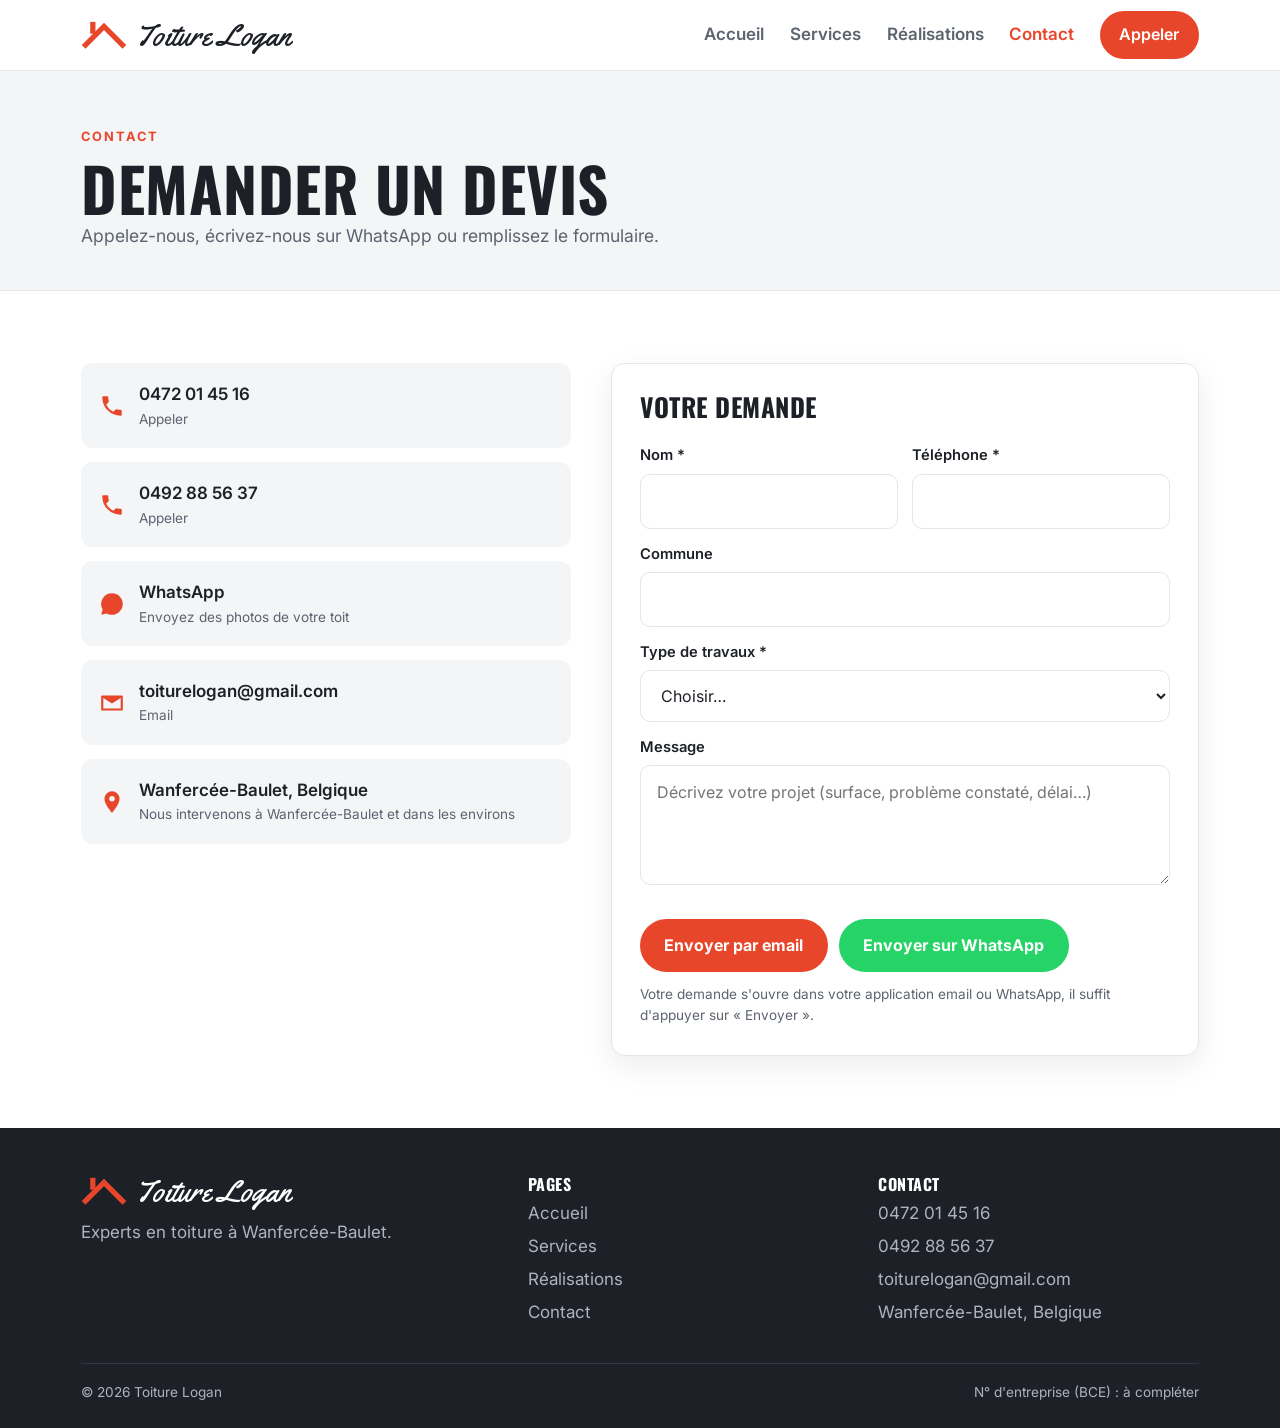
==== contact.html @ b342e013 "Add files via upload" ====
<!DOCTYPE html>
<html lang="fr-BE">
<head>
<meta charset="UTF-8">
<meta name="viewport" content="width=device-width, initial-scale=1">
<title>Contact & devis | Toiture Logan – Couvreur à Wanfercée-Baulet</title>
<meta name="description" content="Contactez Toiture Logan à Wanfercée-Baulet : 0472 01 45 16, 0492 88 56 37, WhatsApp ou toiturelogan@gmail.com.">
<meta property="og:title" content="Toiture Logan – Couvreur à Wanfercée-Baulet">
<meta property="og:description" content="Experts en toiture : ardoise, tuiles, toitures plates, charpente. Contactez-nous.">
<meta property="og:image" content="photo17.jpg">
<link rel="icon" href="data:image/svg+xml,%3Csvg xmlns='http://www.w3.org/2000/svg' viewBox='0 0 70 44'%3E%3Crect x='14' y='2' width='8' height='18' fill='%23e8462a'/%3E%3Cpath d='M4 40 L35 9 L66 40' fill='none' stroke='%23e8462a' stroke-width='8'/%3E%3C/svg%3E">
<link rel="preconnect" href="https://fonts.googleapis.com">
<link rel="preconnect" href="https://fonts.gstatic.com" crossorigin>
<link href="https://fonts.googleapis.com/css2?family=Inter:wght@400;600;700&family=Oswald:wght@500;700&family=Yellowtail&display=swap" rel="stylesheet">
<link rel="stylesheet" href="style.css">
<script type="application/ld+json">
{
  "@context":"https://schema.org",
  "@type":"RoofingContractor",
  "name":"Toiture Logan",
  "email":"toiturelogan@gmail.com",
  "telephone":["+32472014516","+32492885637"],
  "address":{"@type":"PostalAddress","addressLocality":"Wanfercée-Baulet","addressCountry":"BE"},
  "areaServed":"Wanfercée-Baulet et environs"
}
</script>
</head>
<body>

<header class="header">
  <div class="wrap">
    <a href="index.html" class="logo" aria-label="Toiture Logan – accueil">
      <svg viewBox="0 0 70 44" aria-hidden="true"><rect x="14" y="2" width="8" height="18" fill="#e8462a"/><path d="M4 40 L35 9 L66 40" fill="none" stroke="#e8462a" stroke-width="8"/></svg>
      <span>Toiture Logan</span>
    </a>
    <nav class="nav">
      <a href="index.html">Accueil</a>
      <a href="services.html">Services</a>
      <a href="realisations.html">Réalisations</a>
      <a href="contact.html" class="active">Contact</a>
      <a href="tel:+32472014516" class="btn btn-orange">Appeler</a>
    </nav>
    <button class="burger" aria-label="Ouvrir le menu" aria-expanded="false"><span></span><span></span><span></span></button>
  </div>
</header>

<main>
  <section class="page-head">
    <div class="wrap reveal">
      <span class="kicker">Contact</span>
      <h1>Demander un devis</h1>
      <p class="lead">Appelez-nous, écrivez-nous sur WhatsApp ou remplissez le formulaire.</p>
    </div>
  </section>
  <section class="section">
    <div class="wrap contact-grid">
      <div class="info reveal">
        <a href="tel:+32472014516"><svg viewBox="0 0 24 24"><path d="M6.6 10.8a15.1 15.1 0 0 0 6.6 6.6l2.2-2.2a1 1 0 0 1 1-.25 11.4 11.4 0 0 0 3.6.57 1 1 0 0 1 1 1V20a1 1 0 0 1-1 1A17 17 0 0 1 3 4a1 1 0 0 1 1-1h3.5a1 1 0 0 1 1 1c0 1.25.2 2.45.57 3.57a1 1 0 0 1-.25 1z"/></svg><span>0472 01 45 16<small>Appeler</small></span></a>
        <a href="tel:+32492885637"><svg viewBox="0 0 24 24"><path d="M6.6 10.8a15.1 15.1 0 0 0 6.6 6.6l2.2-2.2a1 1 0 0 1 1-.25 11.4 11.4 0 0 0 3.6.57 1 1 0 0 1 1 1V20a1 1 0 0 1-1 1A17 17 0 0 1 3 4a1 1 0 0 1 1-1h3.5a1 1 0 0 1 1 1c0 1.25.2 2.45.57 3.57a1 1 0 0 1-.25 1z"/></svg><span>0492 88 56 37<small>Appeler</small></span></a>
        <a href="https://wa.me/32472014516" target="_blank" rel="noopener"><svg viewBox="0 0 24 24"><path d="M12 2a10 10 0 0 0-8.6 15.1L2 22l5-1.3A10 10 0 1 0 12 2z"/></svg><span>WhatsApp<small>Envoyez des photos de votre toit</small></span></a>
        <a href="mailto:toiturelogan@gmail.com"><svg viewBox="0 0 24 24"><path d="M3 5h18a1 1 0 0 1 1 1v12a1 1 0 0 1-1 1H3a1 1 0 0 1-1-1V6a1 1 0 0 1 1-1zm1 2.3V17h16V7.3l-8 5.2-8-5.2z"/></svg><span>toiturelogan@gmail.com<small>Email</small></span></a>
        <div><svg viewBox="0 0 24 24"><path d="M12 2a7 7 0 0 0-7 7c0 5.2 7 13 7 13s7-7.8 7-13a7 7 0 0 0-7-7zm0 9.5A2.5 2.5 0 1 1 12 6.5a2.5 2.5 0 0 1 0 5z"/></svg><span>Wanfercée-Baulet, Belgique<small>Nous intervenons à Wanfercée-Baulet et dans les environs</small></span></div>
      </div>
      <form id="devis" class="reveal" novalidate>
        <h2 style="font-size:1.6rem">Votre demande</h2>
        <div class="row">
          <div><label for="nom">Nom *</label><input id="nom" autocomplete="name" required></div>
          <div><label for="tel">Téléphone *</label><input id="tel" type="tel" autocomplete="tel" required></div>
        </div>
        <label for="commune">Commune</label>
        <input id="commune" autocomplete="address-level2">
        <label for="travaux">Type de travaux *</label>
        <select id="travaux" required>
          <option value="">Choisir…</option>
          <option>Ardoise</option>
          <option>Tuiles</option>
          <option>Toiture plate</option>
          <option>Charpente / voligeage</option>
          <option>Fenêtre de toit</option>
          <option>Réparation / autre</option>
        </select>
        <label for="message">Message</label>
        <textarea id="message" placeholder="Décrivez votre projet (surface, problème constaté, délai…)"></textarea>
        <p class="form-error">Merci de remplir le nom, le téléphone et le type de travaux.</p>
        <div class="btns">
          <button type="button" class="btn btn-orange" data-send="email">Envoyer par email</button>
          <button type="button" class="btn btn-wa" data-send="whatsapp">Envoyer sur WhatsApp</button>
        </div>
        <p class="form-note">Votre demande s'ouvre dans votre application email ou WhatsApp, il suffit d'appuyer sur « Envoyer ».</p>
      </form>
    </div>
  </section></main>

<footer class="footer">
  <div class="wrap">
    <div class="cols">
      <div>
        <div class="logo"><svg viewBox="0 0 70 44" aria-hidden="true"><rect x="14" y="2" width="8" height="18" fill="#e8462a"/><path d="M4 40 L35 9 L66 40" fill="none" stroke="#e8462a" stroke-width="8"/></svg><span>Toiture Logan</span></div>
        <p style="margin-top:12px">Experts en toiture à Wanfercée-Baulet.</p>
      </div>
      <div>
        <h3>Pages</h3>
        <ul><li><a href="index.html">Accueil</a></li><li><a href="services.html">Services</a></li><li><a href="realisations.html">Réalisations</a></li><li><a href="contact.html">Contact</a></li></ul>
      </div>
      <div>
        <h3>Contact</h3>
        <ul><li><a href="tel:+32472014516">0472 01 45 16</a></li><li><a href="tel:+32492885637">0492 88 56 37</a></li><li><a href="mailto:toiturelogan@gmail.com">toiturelogan@gmail.com</a></li><li>Wanfercée-Baulet, Belgique</li></ul>
      </div>
    </div>
    <div class="copy"><span>© <span id="year">2026</span> Toiture Logan</span><span>N° d'entreprise (BCE) : à compléter</span></div>
  </div>
</footer>

<nav class="mobile-bar" aria-label="Actions rapides">
  <a href="tel:+32472014516" class="mb-call"><svg viewBox="0 0 24 24"><path d="M6.6 10.8a15.1 15.1 0 0 0 6.6 6.6l2.2-2.2a1 1 0 0 1 1-.25 11.4 11.4 0 0 0 3.6.57 1 1 0 0 1 1 1V20a1 1 0 0 1-1 1A17 17 0 0 1 3 4a1 1 0 0 1 1-1h3.5a1 1 0 0 1 1 1c0 1.25.2 2.45.57 3.57a1 1 0 0 1-.25 1z"/></svg>Appeler</a>
  <a href="https://wa.me/32472014516" target="_blank" rel="noopener" class="mb-wa"><svg viewBox="0 0 24 24"><path d="M12 2a10 10 0 0 0-8.6 15.1L2 22l5-1.3A10 10 0 1 0 12 2z"/></svg>WhatsApp</a>
  <a href="contact.html"><svg viewBox="0 0 24 24"><path d="M5 3h10l4 4v14H5V3zm3 7h8v2H8v-2zm0 4h8v2H8v-2z"/></svg>Devis</a>
</nav>

<script src="script.js"></script>
</body>
</html>
---- style.css ----
/* ===== Toiture Logan — feuille de style ===== */
:root{
  --orange:#e8462a;
  --orange-dark:#c7361d;
  --ink:#1d2127;
  --slate:#2b3038;
  --muted:#5c6470;
  --line:#e3e6ea;
  --soft:#f4f5f7;
  --white:#ffffff;
  --radius:14px;
  --shadow:0 10px 30px rgba(20,24,30,.08);
  --wrap:1150px;
}
*{box-sizing:border-box;margin:0;padding:0}
html{scroll-behavior:smooth}
body{
  font-family:"Inter",system-ui,-apple-system,Segoe UI,Roboto,sans-serif;
  color:var(--ink);background:var(--white);line-height:1.6;font-size:17px;
  padding-bottom:72px; /* place pour la barre mobile */
}
img{max-width:100%;display:block}
a{color:inherit;text-decoration:none}
h1,h2,h3{font-family:"Oswald",Impact,sans-serif;text-transform:uppercase;line-height:1.1;letter-spacing:.5px}
h1{font-size:clamp(2.2rem,6vw,3.8rem)}
h2{font-size:clamp(1.7rem,4.5vw,2.6rem);margin-bottom:.6rem}
h3{font-size:1.3rem;margin-bottom:.4rem}
.wrap{max-width:var(--wrap);margin:0 auto;padding:0 16px}
.section{padding:72px 0}
.section.soft{background:var(--soft)}
.kicker{color:var(--orange);font-weight:700;text-transform:uppercase;letter-spacing:2px;font-size:.8rem;margin-bottom:.5rem;display:block}
.lead{color:var(--muted);font-size:1.1rem;max-width:640px}
.center{text-align:center}
.center .lead{margin:0 auto}

/* ---- Boutons ---- */
.btn{display:inline-flex;align-items:center;justify-content:center;gap:.5rem;
  padding:.9rem 1.4rem;border-radius:999px;font-weight:700;border:2px solid transparent;
  cursor:pointer;font-size:1rem;transition:.2s;font-family:inherit}
.btn-orange{background:var(--orange);color:#fff}
.btn-orange:hover{background:var(--orange-dark)}
.btn-dark{background:var(--slate);color:#fff}
.btn-dark:hover{background:#000}
.btn-ghost{border-color:var(--ink);color:var(--ink);background:transparent}
.btn-ghost:hover{background:var(--ink);color:#fff}
.btn-wa{background:#25d366;color:#fff}
.btn-wa:hover{background:#1ebe5a}
.btns{display:flex;flex-wrap:wrap;gap:.7rem;margin-top:1.6rem}
.btn svg{width:20px;height:20px;fill:currentColor}

/* ---- En-tête ---- */
.header{position:sticky;top:0;z-index:50;background:rgba(255,255,255,.96);
  backdrop-filter:blur(8px);border-bottom:1px solid var(--line)}
.header .wrap{display:flex;align-items:center;justify-content:space-between;height:70px}
.logo{display:flex;align-items:center;gap:.5rem}
.logo svg{width:46px;height:30px}
.logo span{font-family:"Yellowtail",cursive;font-size:1.9rem;color:var(--ink);line-height:1}
.nav{display:flex;align-items:center;gap:1.6rem}
.nav a{font-weight:600;color:var(--muted)}
.nav a:hover,.nav a.active{color:var(--orange)}
.nav .btn{color:#fff;padding:.6rem 1.1rem}
.burger{display:none;background:none;border:0;cursor:pointer;padding:8px}
.burger span{display:block;width:26px;height:3px;background:var(--ink);margin:5px 0;border-radius:2px;transition:.3s}

/* ---- Accueil : hero ---- */
.hero{padding:56px 0 72px;background:linear-gradient(180deg,#fff 0%,var(--soft) 100%)}
.hero .wrap{display:grid;grid-template-columns:1.05fr 1fr;gap:48px;align-items:center}
.hero h1 span{color:var(--orange)}
.hero p{margin-top:1rem}
.hero-img{position:relative}
.hero-img img{border-radius:var(--radius);box-shadow:var(--shadow);aspect-ratio:4/5;object-fit:cover;width:100%}
.hero-badge{position:absolute;left:-18px;bottom:28px;background:#fff;border-radius:12px;
  padding:14px 18px;box-shadow:var(--shadow);font-weight:700;display:flex;gap:10px;align-items:center}
.hero-badge b{color:var(--orange);font-family:"Oswald",sans-serif;font-size:1.3rem}
.phones{display:flex;flex-wrap:wrap;gap:1.2rem;margin-top:1.4rem;font-family:"Oswald",sans-serif;font-size:1.35rem}
.phones a{color:var(--orange)}

/* ---- Cartes services ---- */
.grid{display:grid;gap:22px}
.g3{grid-template-columns:repeat(3,1fr)}
.g2{grid-template-columns:repeat(2,1fr)}
.card{background:#fff;border:1px solid var(--line);border-radius:var(--radius);overflow:hidden;transition:.25s}
.card:hover{transform:translateY(-4px);box-shadow:var(--shadow)}
.card img{aspect-ratio:4/3;object-fit:cover;width:100%}
.card .body{padding:20px}
.card p{color:var(--muted);font-size:.97rem}
.mt{margin-top:40px}

/* ---- Atouts ---- */
.perks{display:grid;grid-template-columns:repeat(3,1fr);gap:22px;margin-top:36px}
.perk{background:#fff;border-radius:var(--radius);padding:26px;border-left:5px solid var(--orange)}
.perk p{color:var(--muted)}

/* ---- Bandeau d'appel ---- */
.cta{background:var(--slate);color:#fff;border-radius:22px;padding:48px 36px;
  display:flex;align-items:center;justify-content:space-between;gap:24px;flex-wrap:wrap}
.cta h2{color:#fff}
.cta p{color:#c9ced6}

/* ---- Page services ---- */
.page-head{padding:56px 0 40px;background:var(--soft);border-bottom:1px solid var(--line)}
.service{display:grid;grid-template-columns:1fr 1fr;gap:40px;align-items:center;padding:48px 0;border-bottom:1px solid var(--line)}
.service:last-child{border-bottom:0}
.service.rev .pics{order:2}
.pics{display:grid;grid-template-columns:1fr 1fr;gap:10px}
.pics img{border-radius:10px;aspect-ratio:1/1;object-fit:cover;width:100%;cursor:zoom-in}
.pics img:first-child{grid-column:1/-1;aspect-ratio:16/10}
.service ul{margin:1rem 0 0 1.1rem;color:var(--muted)}
.service li{margin:.25rem 0}

/* ---- Galerie ---- */
.filters{display:flex;flex-wrap:wrap;gap:.5rem;margin:28px 0}
.filters button{border:1px solid var(--line);background:#fff;border-radius:999px;padding:.55rem 1.1rem;
  font-weight:600;cursor:pointer;font-family:inherit;font-size:.95rem;color:var(--muted)}
.filters button.on{background:var(--orange);border-color:var(--orange);color:#fff}
.gallery{display:grid;grid-template-columns:repeat(3,1fr);gap:12px}
.gallery figure{position:relative;border-radius:12px;overflow:hidden;cursor:zoom-in;background:var(--soft)}
.gallery img{aspect-ratio:1/1;object-fit:cover;width:100%;transition:.4s}
.gallery figure:hover img{transform:scale(1.05)}
.gallery figcaption{position:absolute;left:0;right:0;bottom:0;padding:26px 12px 10px;
  background:linear-gradient(transparent,rgba(0,0,0,.65));color:#fff;font-size:.85rem;font-weight:600}
.gallery figure.hide{display:none}

/* ---- Visionneuse ---- */
.lightbox{position:fixed;inset:0;background:rgba(10,12,15,.93);display:none;align-items:center;justify-content:center;z-index:100;padding:16px}
.lightbox.open{display:flex}
.lightbox img{max-height:86vh;border-radius:8px}
.lightbox button{position:absolute;background:rgba(255,255,255,.12);border:0;color:#fff;font-size:1.8rem;
  width:48px;height:48px;border-radius:50%;cursor:pointer}
.lb-close{top:16px;right:16px}
.lb-prev{left:12px;top:50%;transform:translateY(-50%)}
.lb-next{right:12px;top:50%;transform:translateY(-50%)}

/* ---- Contact ---- */
.contact-grid{display:grid;grid-template-columns:1fr 1.2fr;gap:40px;align-items:start}
.info{display:flex;flex-direction:column;gap:14px}
.info a,.info div{display:flex;gap:14px;align-items:center;background:var(--soft);padding:18px;border-radius:12px;font-weight:600}
.info svg{width:26px;height:26px;fill:var(--orange);flex-shrink:0}
.info small{display:block;color:var(--muted);font-weight:400;font-size:.85rem}
form{background:#fff;border:1px solid var(--line);border-radius:var(--radius);padding:28px;box-shadow:var(--shadow)}
label{display:block;font-weight:600;font-size:.92rem;margin:14px 0 6px}
input,select,textarea{width:100%;padding:.85rem 1rem;border:1px solid var(--line);border-radius:10px;
  font:inherit;font-size:1rem;background:#fff;color:var(--ink)}
input:focus,select:focus,textarea:focus{outline:2px solid var(--orange);border-color:transparent}
textarea{min-height:120px;resize:vertical}
.row{display:grid;grid-template-columns:1fr 1fr;gap:14px}
.form-note{color:var(--muted);font-size:.85rem;margin-top:12px}
.form-error{color:var(--orange-dark);font-weight:600;margin-top:10px;display:none}

/* ---- Pied de page ---- */
.footer{background:var(--ink);color:#aeb4bd;padding:48px 0 24px;margin-top:0}
.footer .cols{display:grid;grid-template-columns:1.3fr 1fr 1fr;gap:30px}
.footer h3{color:#fff;font-size:1rem}
.footer a:hover{color:var(--orange)}
.footer .logo span{color:#fff}
.footer ul{list-style:none}
.footer li{margin:.35rem 0}
.copy{border-top:1px solid #323840;margin-top:32px;padding-top:18px;font-size:.85rem;display:flex;justify-content:space-between;flex-wrap:wrap;gap:8px}

/* ---- Barre d'action mobile ---- */
.mobile-bar{position:fixed;bottom:0;left:0;right:0;display:none;grid-template-columns:repeat(3,1fr);
  background:#fff;border-top:1px solid var(--line);z-index:60;box-shadow:0 -6px 20px rgba(0,0,0,.06)}
.mobile-bar a{display:flex;flex-direction:column;align-items:center;gap:2px;padding:9px 0 11px;font-size:.78rem;font-weight:700}
.mobile-bar svg{width:22px;height:22px;fill:currentColor}
.mobile-bar .mb-call{color:var(--orange)}
.mobile-bar .mb-wa{color:#1ea952}

/* ---- Apparition au défilement ---- */
.reveal{opacity:0;transform:translateY(24px);transition:.7s ease}
.reveal.in{opacity:1;transform:none}

/* ===== Responsive ===== */
@media (max-width:900px){
  .hero .wrap,.service,.contact-grid{grid-template-columns:1fr}
  .service.rev .pics{order:0}
  .g3,.perks{grid-template-columns:1fr 1fr}
  .gallery{grid-template-columns:1fr 1fr}
  .footer .cols{grid-template-columns:1fr 1fr}
  .hero-img img{aspect-ratio:4/3}
  .hero-badge{left:12px}
}
@media (max-width:760px){
  .burger{display:block}
  .nav{position:fixed;top:70px;left:0;right:0;background:#fff;flex-direction:column;gap:0;
    border-bottom:1px solid var(--line);max-height:0;overflow:hidden;transition:max-height .35s}
  .nav.open{max-height:400px}
  .nav a{width:100%;padding:16px;border-top:1px solid var(--line);text-align:center}
  .nav .btn{border-radius:0}
  .burger.open span:nth-child(1){transform:translateY(8px) rotate(45deg)}
  .burger.open span:nth-child(2){opacity:0}
  .burger.open span:nth-child(3){transform:translateY(-8px) rotate(-45deg)}
  .mobile-bar{display:grid}
}
@media (min-width:761px){body{padding-bottom:0}}
@media (max-width:560px){
  body{font-size:16px}
  .section{padding:52px 0}
  .g3,.g2,.perks,.row,.footer .cols{grid-template-columns:1fr}
  .cta{padding:34px 22px}
  .btns .btn{flex:1 1 100%}
}
@media (prefers-reduced-motion:reduce){.reveal{opacity:1;transform:none;transition:none}html{scroll-behavior:auto}}
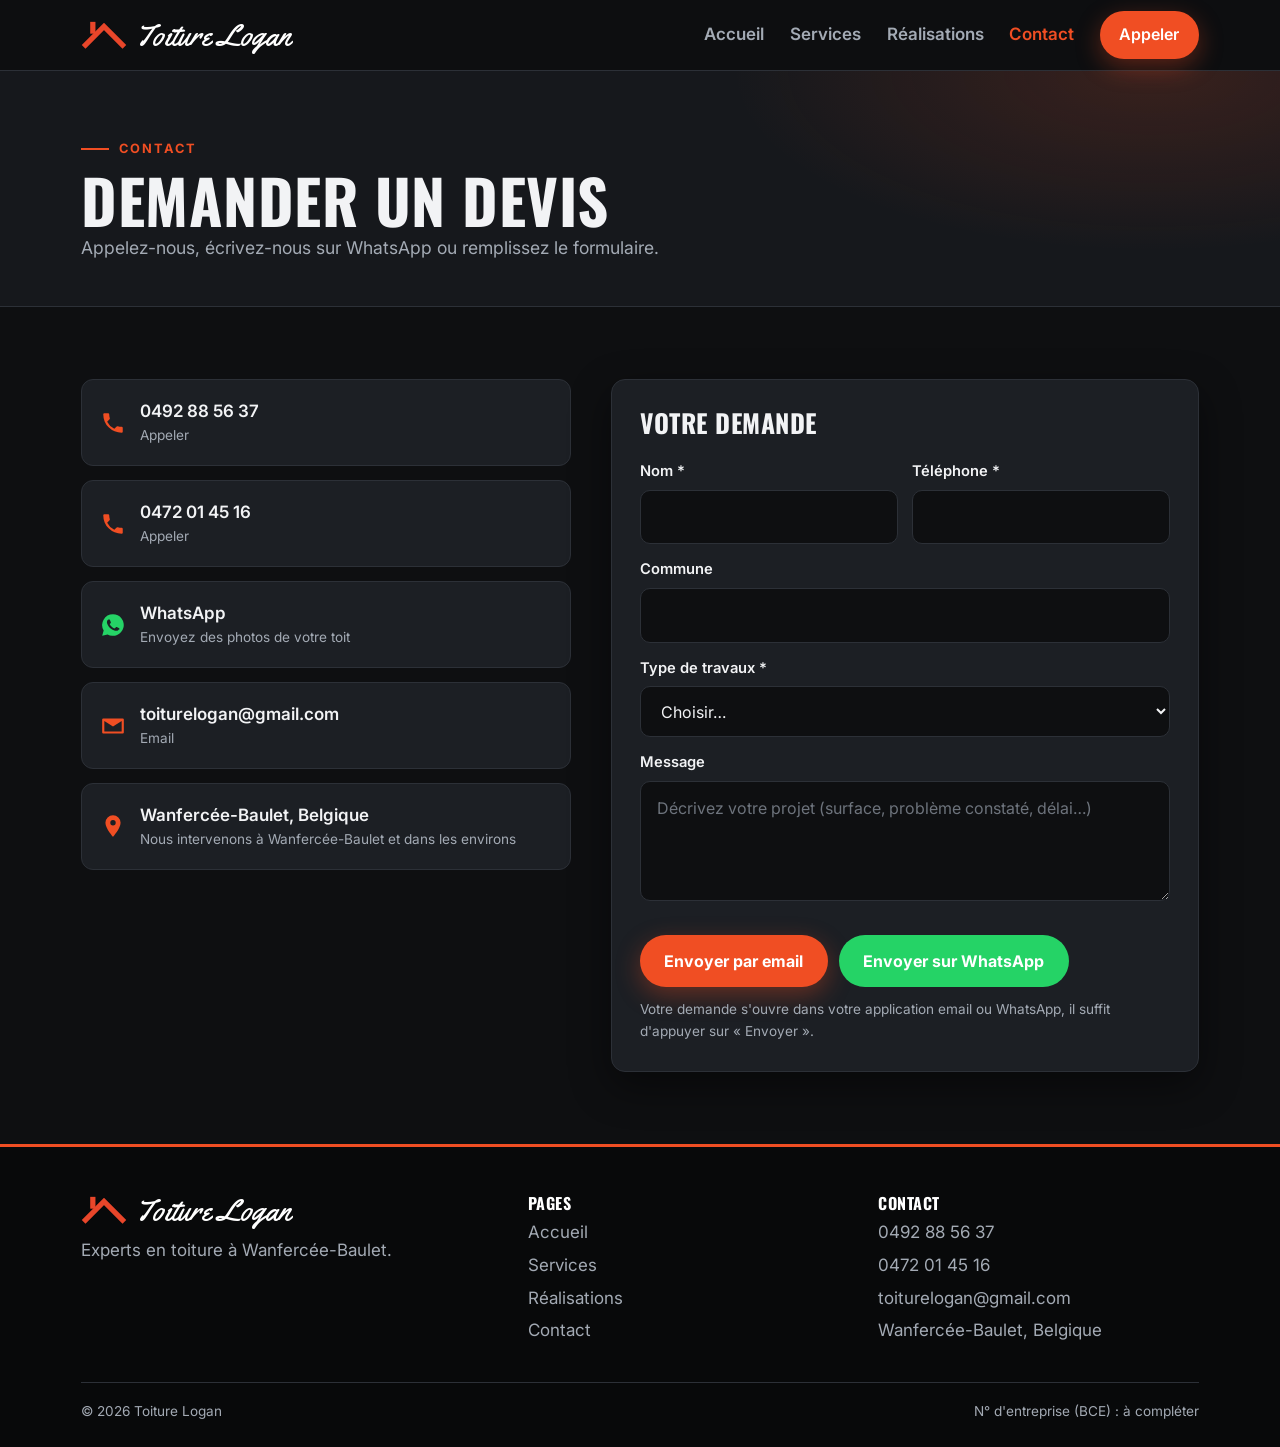
==== commit 7587800c: "Add files via upload" ====
--- a/contact.html
+++ b/contact.html
@@ -4,7 +4,7 @@
 <meta charset="UTF-8">
 <meta name="viewport" content="width=device-width, initial-scale=1">
 <title>Contact & devis | Toiture Logan – Couvreur à Wanfercée-Baulet</title>
-<meta name="description" content="Contactez Toiture Logan à Wanfercée-Baulet : 0472 01 45 16, 0492 88 56 37, WhatsApp ou toiturelogan@gmail.com.">
+<meta name="description" content="Contactez Toiture Logan à Wanfercée-Baulet : 0492 88 56 37, 0472 01 45 16, WhatsApp ou toiturelogan@gmail.com.">
 <meta property="og:title" content="Toiture Logan – Couvreur à Wanfercée-Baulet">
 <meta property="og:description" content="Experts en toiture : ardoise, tuiles, toitures plates, charpente. Contactez-nous.">
 <meta property="og:image" content="photo17.jpg">
@@ -19,7 +19,7 @@
   "@type":"RoofingContractor",
   "name":"Toiture Logan",
   "email":"toiturelogan@gmail.com",
-  "telephone":["+32472014516","+32492885637"],
+  "telephone":["+32492885637","+32472014516"],
   "address":{"@type":"PostalAddress","addressLocality":"Wanfercée-Baulet","addressCountry":"BE"},
   "areaServed":"Wanfercée-Baulet et environs"
 }
@@ -38,7 +38,7 @@
       <a href="services.html">Services</a>
       <a href="realisations.html">Réalisations</a>
       <a href="contact.html" class="active">Contact</a>
-      <a href="tel:+32472014516" class="btn btn-orange">Appeler</a>
+      <a href="tel:+32492885637" class="btn btn-orange">Appeler</a>
     </nav>
     <button class="burger" aria-label="Ouvrir le menu" aria-expanded="false"><span></span><span></span><span></span></button>
   </div>
@@ -55,9 +55,9 @@
   <section class="section">
     <div class="wrap contact-grid">
       <div class="info reveal">
+        <a href="tel:+32492885637"><svg viewBox="0 0 24 24"><path d="M6.6 10.8a15.1 15.1 0 0 0 6.6 6.6l2.2-2.2a1 1 0 0 1 1-.25 11.4 11.4 0 0 0 3.6.57 1 1 0 0 1 1 1V20a1 1 0 0 1-1 1A17 17 0 0 1 3 4a1 1 0 0 1 1-1h3.5a1 1 0 0 1 1 1c0 1.25.2 2.45.57 3.57a1 1 0 0 1-.25 1z"/></svg><span>0492 88 56 37<small>Appeler</small></span></a>
         <a href="tel:+32472014516"><svg viewBox="0 0 24 24"><path d="M6.6 10.8a15.1 15.1 0 0 0 6.6 6.6l2.2-2.2a1 1 0 0 1 1-.25 11.4 11.4 0 0 0 3.6.57 1 1 0 0 1 1 1V20a1 1 0 0 1-1 1A17 17 0 0 1 3 4a1 1 0 0 1 1-1h3.5a1 1 0 0 1 1 1c0 1.25.2 2.45.57 3.57a1 1 0 0 1-.25 1z"/></svg><span>0472 01 45 16<small>Appeler</small></span></a>
-        <a href="tel:+32492885637"><svg viewBox="0 0 24 24"><path d="M6.6 10.8a15.1 15.1 0 0 0 6.6 6.6l2.2-2.2a1 1 0 0 1 1-.25 11.4 11.4 0 0 0 3.6.57 1 1 0 0 1 1 1V20a1 1 0 0 1-1 1A17 17 0 0 1 3 4a1 1 0 0 1 1-1h3.5a1 1 0 0 1 1 1c0 1.25.2 2.45.57 3.57a1 1 0 0 1-.25 1z"/></svg><span>0492 88 56 37<small>Appeler</small></span></a>
-        <a href="https://wa.me/32472014516" target="_blank" rel="noopener"><svg viewBox="0 0 24 24"><path d="M12 2a10 10 0 0 0-8.6 15.1L2 22l5-1.3A10 10 0 1 0 12 2z"/></svg><span>WhatsApp<small>Envoyez des photos de votre toit</small></span></a>
+        <a href="https://wa.me/32492885637" target="_blank" rel="noopener" class="wa"><svg viewBox="0 0 24 24"><path d="M12 2a10 10 0 0 0-8.6 15.1L2 22l5-1.3A10 10 0 1 0 12 2zm5.3 14.1c-.2.6-1.3 1.2-1.8 1.2-.5.1-1 .2-3.3-.7-2.8-1.1-4.6-4-4.7-4.2-.1-.2-1.1-1.5-1.1-2.9s.7-2 1-2.3c.2-.3.5-.3.7-.3h.5c.2 0 .4 0 .6.5l.8 2c.1.2.1.4 0 .5l-.4.6-.4.4c-.1.2-.3.3-.1.6.2.3.8 1.3 1.7 2.1 1.2 1 2.1 1.3 2.4 1.5.3.1.5.1.6-.1l.9-1c.2-.3.4-.2.7-.1l1.9.9c.3.1.5.2.5.3.1.1.1.6-.1 1.2z"/></svg><span>WhatsApp<small>Envoyez des photos de votre toit</small></span></a>
         <a href="mailto:toiturelogan@gmail.com"><svg viewBox="0 0 24 24"><path d="M3 5h18a1 1 0 0 1 1 1v12a1 1 0 0 1-1 1H3a1 1 0 0 1-1-1V6a1 1 0 0 1 1-1zm1 2.3V17h16V7.3l-8 5.2-8-5.2z"/></svg><span>toiturelogan@gmail.com<small>Email</small></span></a>
         <div><svg viewBox="0 0 24 24"><path d="M12 2a7 7 0 0 0-7 7c0 5.2 7 13 7 13s7-7.8 7-13a7 7 0 0 0-7-7zm0 9.5A2.5 2.5 0 1 1 12 6.5a2.5 2.5 0 0 1 0 5z"/></svg><span>Wanfercée-Baulet, Belgique<small>Nous intervenons à Wanfercée-Baulet et dans les environs</small></span></div>
       </div>
@@ -104,7 +104,7 @@
       </div>
       <div>
         <h3>Contact</h3>
-        <ul><li><a href="tel:+32472014516">0472 01 45 16</a></li><li><a href="tel:+32492885637">0492 88 56 37</a></li><li><a href="mailto:toiturelogan@gmail.com">toiturelogan@gmail.com</a></li><li>Wanfercée-Baulet, Belgique</li></ul>
+        <ul><li><a href="tel:+32492885637">0492 88 56 37</a></li><li><a href="tel:+32472014516">0472 01 45 16</a></li><li><a href="mailto:toiturelogan@gmail.com">toiturelogan@gmail.com</a></li><li>Wanfercée-Baulet, Belgique</li></ul>
       </div>
     </div>
     <div class="copy"><span>© <span id="year">2026</span> Toiture Logan</span><span>N° d'entreprise (BCE) : à compléter</span></div>
@@ -112,8 +112,8 @@
 </footer>
 
 <nav class="mobile-bar" aria-label="Actions rapides">
-  <a href="tel:+32472014516" class="mb-call"><svg viewBox="0 0 24 24"><path d="M6.6 10.8a15.1 15.1 0 0 0 6.6 6.6l2.2-2.2a1 1 0 0 1 1-.25 11.4 11.4 0 0 0 3.6.57 1 1 0 0 1 1 1V20a1 1 0 0 1-1 1A17 17 0 0 1 3 4a1 1 0 0 1 1-1h3.5a1 1 0 0 1 1 1c0 1.25.2 2.45.57 3.57a1 1 0 0 1-.25 1z"/></svg>Appeler</a>
-  <a href="https://wa.me/32472014516" target="_blank" rel="noopener" class="mb-wa"><svg viewBox="0 0 24 24"><path d="M12 2a10 10 0 0 0-8.6 15.1L2 22l5-1.3A10 10 0 1 0 12 2z"/></svg>WhatsApp</a>
+  <a href="tel:+32492885637" class="mb-call"><svg viewBox="0 0 24 24"><path d="M6.6 10.8a15.1 15.1 0 0 0 6.6 6.6l2.2-2.2a1 1 0 0 1 1-.25 11.4 11.4 0 0 0 3.6.57 1 1 0 0 1 1 1V20a1 1 0 0 1-1 1A17 17 0 0 1 3 4a1 1 0 0 1 1-1h3.5a1 1 0 0 1 1 1c0 1.25.2 2.45.57 3.57a1 1 0 0 1-.25 1z"/></svg>Appeler</a>
+  <a href="https://wa.me/32492885637" target="_blank" rel="noopener" class="mb-wa"><svg viewBox="0 0 24 24"><path d="M12 2a10 10 0 0 0-8.6 15.1L2 22l5-1.3A10 10 0 1 0 12 2zm5.3 14.1c-.2.6-1.3 1.2-1.8 1.2-.5.1-1 .2-3.3-.7-2.8-1.1-4.6-4-4.7-4.2-.1-.2-1.1-1.5-1.1-2.9s.7-2 1-2.3c.2-.3.5-.3.7-.3h.5c.2 0 .4 0 .6.5l.8 2c.1.2.1.4 0 .5l-.4.6-.4.4c-.1.2-.3.3-.1.6.2.3.8 1.3 1.7 2.1 1.2 1 2.1 1.3 2.4 1.5.3.1.5.1.6-.1l.9-1c.2-.3.4-.2.7-.1l1.9.9c.3.1.5.2.5.3.1.1.1.6-.1 1.2z"/></svg>WhatsApp</a>
   <a href="contact.html"><svg viewBox="0 0 24 24"><path d="M5 3h10l4 4v14H5V3zm3 7h8v2H8v-2zm0 4h8v2H8v-2z"/></svg>Devis</a>
 </nav>
 
--- a/style.css
+++ b/style.css
@@ -1,34 +1,38 @@
-/* ===== Toiture Logan — feuille de style ===== */
+/* ===== Toiture Logan — feuille de style (noir / gris / orange) ===== */
 :root{
-  --orange:#e8462a;
-  --orange-dark:#c7361d;
-  --ink:#1d2127;
-  --slate:#2b3038;
-  --muted:#5c6470;
-  --line:#e3e6ea;
-  --soft:#f4f5f7;
-  --white:#ffffff;
+  --orange:#f04e23;
+  --orange-dark:#d43d15;
+  --bg:#0e0f11;
+  --bg2:#16181c;
+  --card:#1c1f24;
+  --card2:#23272d;
+  --line:#2c3037;
+  --text:#f2f3f5;
+  --muted:#a3aab4;
   --radius:14px;
-  --shadow:0 10px 30px rgba(20,24,30,.08);
+  --shadow:0 14px 40px rgba(0,0,0,.45);
   --wrap:1150px;
 }
 *{box-sizing:border-box;margin:0;padding:0}
 html{scroll-behavior:smooth}
 body{
   font-family:"Inter",system-ui,-apple-system,Segoe UI,Roboto,sans-serif;
-  color:var(--ink);background:var(--white);line-height:1.6;font-size:17px;
+  color:var(--text);background:var(--bg);line-height:1.6;font-size:17px;
   padding-bottom:72px; /* place pour la barre mobile */
 }
 img{max-width:100%;display:block}
 a{color:inherit;text-decoration:none}
+::selection{background:var(--orange);color:#fff}
 h1,h2,h3{font-family:"Oswald",Impact,sans-serif;text-transform:uppercase;line-height:1.1;letter-spacing:.5px}
 h1{font-size:clamp(2.2rem,6vw,3.8rem)}
 h2{font-size:clamp(1.7rem,4.5vw,2.6rem);margin-bottom:.6rem}
 h3{font-size:1.3rem;margin-bottom:.4rem}
 .wrap{max-width:var(--wrap);margin:0 auto;padding:0 16px}
 .section{padding:72px 0}
-.section.soft{background:var(--soft)}
-.kicker{color:var(--orange);font-weight:700;text-transform:uppercase;letter-spacing:2px;font-size:.8rem;margin-bottom:.5rem;display:block}
+.section.soft{background:var(--bg2);border-top:1px solid var(--line);border-bottom:1px solid var(--line)}
+.kicker{color:var(--orange);font-weight:700;text-transform:uppercase;letter-spacing:2px;font-size:.8rem;margin-bottom:.5rem;display:inline-flex;align-items:center;gap:.6rem}
+.kicker::before{content:"";width:28px;height:2px;background:var(--orange)}
+.center .kicker::after{content:"";width:28px;height:2px;background:var(--orange)}
 .lead{color:var(--muted);font-size:1.1rem;max-width:640px}
 .center{text-align:center}
 .center .lead{margin:0 auto}
@@ -37,96 +41,105 @@
 .btn{display:inline-flex;align-items:center;justify-content:center;gap:.5rem;
   padding:.9rem 1.4rem;border-radius:999px;font-weight:700;border:2px solid transparent;
   cursor:pointer;font-size:1rem;transition:.2s;font-family:inherit}
-.btn-orange{background:var(--orange);color:#fff}
-.btn-orange:hover{background:var(--orange-dark)}
-.btn-dark{background:var(--slate);color:#fff}
-.btn-dark:hover{background:#000}
-.btn-ghost{border-color:var(--ink);color:var(--ink);background:transparent}
-.btn-ghost:hover{background:var(--ink);color:#fff}
+.btn-orange{background:var(--orange);color:#fff;box-shadow:0 8px 24px rgba(240,78,35,.35)}
+.btn-orange:hover{background:var(--orange-dark);transform:translateY(-2px)}
+.btn-dark{background:var(--card2);color:#fff;border-color:var(--line)}
+.btn-dark:hover{border-color:var(--orange);color:var(--orange)}
+.btn-ghost{border-color:#fff;color:#fff;background:transparent}
+.btn-ghost:hover{background:#fff;color:#111}
 .btn-wa{background:#25d366;color:#fff}
-.btn-wa:hover{background:#1ebe5a}
+.btn-wa:hover{background:#1ebe5a;transform:translateY(-2px)}
 .btns{display:flex;flex-wrap:wrap;gap:.7rem;margin-top:1.6rem}
 .btn svg{width:20px;height:20px;fill:currentColor}
 
 /* ---- En-tête ---- */
-.header{position:sticky;top:0;z-index:50;background:rgba(255,255,255,.96);
-  backdrop-filter:blur(8px);border-bottom:1px solid var(--line)}
+.header{position:sticky;top:0;z-index:50;background:rgba(14,15,17,.92);
+  backdrop-filter:blur(10px);-webkit-backdrop-filter:blur(10px);border-bottom:1px solid var(--line)}
 .header .wrap{display:flex;align-items:center;justify-content:space-between;height:70px}
 .logo{display:flex;align-items:center;gap:.5rem}
 .logo svg{width:46px;height:30px}
-.logo span{font-family:"Yellowtail",cursive;font-size:1.9rem;color:var(--ink);line-height:1}
+.logo span{font-family:"Yellowtail",cursive;font-size:1.9rem;color:#fff;line-height:1}
 .nav{display:flex;align-items:center;gap:1.6rem}
 .nav a{font-weight:600;color:var(--muted)}
 .nav a:hover,.nav a.active{color:var(--orange)}
 .nav .btn{color:#fff;padding:.6rem 1.1rem}
 .burger{display:none;background:none;border:0;cursor:pointer;padding:8px}
-.burger span{display:block;width:26px;height:3px;background:var(--ink);margin:5px 0;border-radius:2px;transition:.3s}
+.burger span{display:block;width:26px;height:3px;background:#fff;margin:5px 0;border-radius:2px;transition:.3s}
 
 /* ---- Accueil : hero ---- */
-.hero{padding:56px 0 72px;background:linear-gradient(180deg,#fff 0%,var(--soft) 100%)}
-.hero .wrap{display:grid;grid-template-columns:1.05fr 1fr;gap:48px;align-items:center}
+.hero{padding:64px 0 80px;position:relative;overflow:hidden;
+  background:radial-gradient(900px 500px at 85% 20%,rgba(240,78,35,.18),transparent 60%),
+             linear-gradient(180deg,var(--bg) 0%,var(--bg2) 100%)}
+.hero .wrap{display:grid;grid-template-columns:1.05fr 1fr;gap:48px;align-items:center;position:relative}
 .hero h1 span{color:var(--orange)}
 .hero p{margin-top:1rem}
 .hero-img{position:relative}
-.hero-img img{border-radius:var(--radius);box-shadow:var(--shadow);aspect-ratio:4/5;object-fit:cover;width:100%}
-.hero-badge{position:absolute;left:-18px;bottom:28px;background:#fff;border-radius:12px;
+.hero-img::before{content:"";position:absolute;inset:18px -18px -18px 18px;border:2px solid var(--orange);border-radius:var(--radius);z-index:0}
+.hero-img img{position:relative;z-index:1;border-radius:var(--radius);box-shadow:var(--shadow);aspect-ratio:4/5;object-fit:cover;width:100%}
+.hero-badge{position:absolute;z-index:2;left:-18px;bottom:28px;background:var(--card);border:1px solid var(--line);border-radius:12px;
   padding:14px 18px;box-shadow:var(--shadow);font-weight:700;display:flex;gap:10px;align-items:center}
 .hero-badge b{color:var(--orange);font-family:"Oswald",sans-serif;font-size:1.3rem}
 .phones{display:flex;flex-wrap:wrap;gap:1.2rem;margin-top:1.4rem;font-family:"Oswald",sans-serif;font-size:1.35rem}
 .phones a{color:var(--orange)}
+.phones a+a{color:var(--muted)}
 
 /* ---- Cartes services ---- */
 .grid{display:grid;gap:22px}
 .g3{grid-template-columns:repeat(3,1fr)}
 .g2{grid-template-columns:repeat(2,1fr)}
-.card{background:#fff;border:1px solid var(--line);border-radius:var(--radius);overflow:hidden;transition:.25s}
-.card:hover{transform:translateY(-4px);box-shadow:var(--shadow)}
+.card{background:var(--card);border:1px solid var(--line);border-radius:var(--radius);overflow:hidden;transition:.25s;position:relative}
+.card:hover{transform:translateY(-4px);box-shadow:var(--shadow);border-color:var(--orange)}
 .card img{aspect-ratio:4/3;object-fit:cover;width:100%}
-.card .body{padding:20px}
+.card .body{padding:20px;border-top:3px solid var(--orange)}
 .card p{color:var(--muted);font-size:.97rem}
 .mt{margin-top:40px}
 
 /* ---- Atouts ---- */
 .perks{display:grid;grid-template-columns:repeat(3,1fr);gap:22px;margin-top:36px}
-.perk{background:#fff;border-radius:var(--radius);padding:26px;border-left:5px solid var(--orange)}
+.perk{background:var(--card);border:1px solid var(--line);border-radius:var(--radius);padding:26px;border-left:5px solid var(--orange)}
 .perk p{color:var(--muted)}
 
 /* ---- Bandeau d'appel ---- */
-.cta{background:var(--slate);color:#fff;border-radius:22px;padding:48px 36px;
-  display:flex;align-items:center;justify-content:space-between;gap:24px;flex-wrap:wrap}
+.cta{background:linear-gradient(120deg,var(--orange) 0%,#c93512 100%);color:#fff;border-radius:22px;padding:48px 36px;
+  display:flex;align-items:center;justify-content:space-between;gap:24px;flex-wrap:wrap;box-shadow:0 20px 50px rgba(240,78,35,.25)}
 .cta h2{color:#fff}
-.cta p{color:#c9ced6}
+.cta p{color:rgba(255,255,255,.85)}
+.cta .btn-orange{background:#111;box-shadow:none}
+.cta .btn-orange:hover{background:#000}
 
 /* ---- Page services ---- */
-.page-head{padding:56px 0 40px;background:var(--soft);border-bottom:1px solid var(--line)}
+.page-head{padding:60px 0 44px;background:radial-gradient(700px 300px at 90% 0%,rgba(240,78,35,.16),transparent 60%),var(--bg2);border-bottom:1px solid var(--line)}
 .service{display:grid;grid-template-columns:1fr 1fr;gap:40px;align-items:center;padding:48px 0;border-bottom:1px solid var(--line)}
 .service:last-child{border-bottom:0}
 .service.rev .pics{order:2}
 .pics{display:grid;grid-template-columns:1fr 1fr;gap:10px}
 .pics img{border-radius:10px;aspect-ratio:1/1;object-fit:cover;width:100%;cursor:zoom-in}
 .pics img:first-child{grid-column:1/-1;aspect-ratio:16/10}
-.service ul{margin:1rem 0 0 1.1rem;color:var(--muted)}
-.service li{margin:.25rem 0}
+.service ul{margin:1rem 0 0;color:var(--muted);list-style:none}
+.service li{margin:.35rem 0;padding-left:1.4rem;position:relative}
+.service li::before{content:"";position:absolute;left:0;top:.62em;width:8px;height:8px;background:var(--orange);transform:rotate(45deg)}
 
 /* ---- Galerie ---- */
 .filters{display:flex;flex-wrap:wrap;gap:.5rem;margin:28px 0}
-.filters button{border:1px solid var(--line);background:#fff;border-radius:999px;padding:.55rem 1.1rem;
+.filters button{border:1px solid var(--line);background:var(--card);border-radius:999px;padding:.55rem 1.1rem;
   font-weight:600;cursor:pointer;font-family:inherit;font-size:.95rem;color:var(--muted)}
+.filters button:hover{color:#fff}
 .filters button.on{background:var(--orange);border-color:var(--orange);color:#fff}
 .gallery{display:grid;grid-template-columns:repeat(3,1fr);gap:12px}
-.gallery figure{position:relative;border-radius:12px;overflow:hidden;cursor:zoom-in;background:var(--soft)}
+.gallery figure{position:relative;border-radius:12px;overflow:hidden;cursor:zoom-in;background:var(--card)}
 .gallery img{aspect-ratio:1/1;object-fit:cover;width:100%;transition:.4s}
 .gallery figure:hover img{transform:scale(1.05)}
 .gallery figcaption{position:absolute;left:0;right:0;bottom:0;padding:26px 12px 10px;
-  background:linear-gradient(transparent,rgba(0,0,0,.65));color:#fff;font-size:.85rem;font-weight:600}
+  background:linear-gradient(transparent,rgba(0,0,0,.75));color:#fff;font-size:.85rem;font-weight:600}
 .gallery figure.hide{display:none}
 
 /* ---- Visionneuse ---- */
-.lightbox{position:fixed;inset:0;background:rgba(10,12,15,.93);display:none;align-items:center;justify-content:center;z-index:100;padding:16px}
+.lightbox{position:fixed;inset:0;background:rgba(5,6,8,.95);display:none;align-items:center;justify-content:center;z-index:100;padding:16px}
 .lightbox.open{display:flex}
 .lightbox img{max-height:86vh;border-radius:8px}
 .lightbox button{position:absolute;background:rgba(255,255,255,.12);border:0;color:#fff;font-size:1.8rem;
   width:48px;height:48px;border-radius:50%;cursor:pointer}
+.lightbox button:hover{background:var(--orange)}
 .lb-close{top:16px;right:16px}
 .lb-prev{left:12px;top:50%;transform:translateY(-50%)}
 .lb-next{right:12px;top:50%;transform:translateY(-50%)}
@@ -134,36 +147,39 @@
 /* ---- Contact ---- */
 .contact-grid{display:grid;grid-template-columns:1fr 1.2fr;gap:40px;align-items:start}
 .info{display:flex;flex-direction:column;gap:14px}
-.info a,.info div{display:flex;gap:14px;align-items:center;background:var(--soft);padding:18px;border-radius:12px;font-weight:600}
+.info a,.info div{display:flex;gap:14px;align-items:center;background:var(--card);border:1px solid var(--line);padding:18px;border-radius:12px;font-weight:600;transition:.2s}
+.info a:hover{border-color:var(--orange)}
 .info svg{width:26px;height:26px;fill:var(--orange);flex-shrink:0}
+.info .wa svg{fill:#25d366}
 .info small{display:block;color:var(--muted);font-weight:400;font-size:.85rem}
-form{background:#fff;border:1px solid var(--line);border-radius:var(--radius);padding:28px;box-shadow:var(--shadow)}
+form{background:var(--card);border:1px solid var(--line);border-radius:var(--radius);padding:28px;box-shadow:var(--shadow)}
 label{display:block;font-weight:600;font-size:.92rem;margin:14px 0 6px}
 input,select,textarea{width:100%;padding:.85rem 1rem;border:1px solid var(--line);border-radius:10px;
-  font:inherit;font-size:1rem;background:#fff;color:var(--ink)}
+  font:inherit;font-size:1rem;background:var(--bg);color:var(--text)}
+input::placeholder,textarea::placeholder{color:#6d737c}
 input:focus,select:focus,textarea:focus{outline:2px solid var(--orange);border-color:transparent}
+select{color-scheme:dark}
 textarea{min-height:120px;resize:vertical}
 .row{display:grid;grid-template-columns:1fr 1fr;gap:14px}
 .form-note{color:var(--muted);font-size:.85rem;margin-top:12px}
-.form-error{color:var(--orange-dark);font-weight:600;margin-top:10px;display:none}
+.form-error{color:#ff8a65;font-weight:600;margin-top:10px;display:none}
 
 /* ---- Pied de page ---- */
-.footer{background:var(--ink);color:#aeb4bd;padding:48px 0 24px;margin-top:0}
+.footer{background:#08090a;color:var(--muted);padding:48px 0 24px;border-top:3px solid var(--orange)}
 .footer .cols{display:grid;grid-template-columns:1.3fr 1fr 1fr;gap:30px}
 .footer h3{color:#fff;font-size:1rem}
 .footer a:hover{color:var(--orange)}
-.footer .logo span{color:#fff}
 .footer ul{list-style:none}
 .footer li{margin:.35rem 0}
-.copy{border-top:1px solid #323840;margin-top:32px;padding-top:18px;font-size:.85rem;display:flex;justify-content:space-between;flex-wrap:wrap;gap:8px}
+.copy{border-top:1px solid var(--line);margin-top:32px;padding-top:18px;font-size:.85rem;display:flex;justify-content:space-between;flex-wrap:wrap;gap:8px}
 
 /* ---- Barre d'action mobile ---- */
 .mobile-bar{position:fixed;bottom:0;left:0;right:0;display:none;grid-template-columns:repeat(3,1fr);
-  background:#fff;border-top:1px solid var(--line);z-index:60;box-shadow:0 -6px 20px rgba(0,0,0,.06)}
-.mobile-bar a{display:flex;flex-direction:column;align-items:center;gap:2px;padding:9px 0 11px;font-size:.78rem;font-weight:700}
+  background:rgba(14,15,17,.97);border-top:1px solid var(--line);z-index:60;box-shadow:0 -6px 20px rgba(0,0,0,.4)}
+.mobile-bar a{display:flex;flex-direction:column;align-items:center;gap:2px;padding:9px 0 11px;font-size:.78rem;font-weight:700;color:#fff}
 .mobile-bar svg{width:22px;height:22px;fill:currentColor}
 .mobile-bar .mb-call{color:var(--orange)}
-.mobile-bar .mb-wa{color:#1ea952}
+.mobile-bar .mb-wa{color:#25d366}
 
 /* ---- Apparition au défilement ---- */
 .reveal{opacity:0;transform:translateY(24px);transition:.7s ease}
@@ -177,15 +193,16 @@
   .gallery{grid-template-columns:1fr 1fr}
   .footer .cols{grid-template-columns:1fr 1fr}
   .hero-img img{aspect-ratio:4/3}
+  .hero-img::before{inset:12px -8px -12px 8px}
   .hero-badge{left:12px}
 }
 @media (max-width:760px){
   .burger{display:block}
-  .nav{position:fixed;top:70px;left:0;right:0;background:#fff;flex-direction:column;gap:0;
+  .nav{position:fixed;top:70px;left:0;right:0;background:var(--bg);flex-direction:column;gap:0;
     border-bottom:1px solid var(--line);max-height:0;overflow:hidden;transition:max-height .35s}
   .nav.open{max-height:400px}
   .nav a{width:100%;padding:16px;border-top:1px solid var(--line);text-align:center}
-  .nav .btn{border-radius:0}
+  .nav .btn{border-radius:0;box-shadow:none}
   .burger.open span:nth-child(1){transform:translateY(8px) rotate(45deg)}
   .burger.open span:nth-child(2){opacity:0}
   .burger.open span:nth-child(3){transform:translateY(-8px) rotate(-45deg)}
